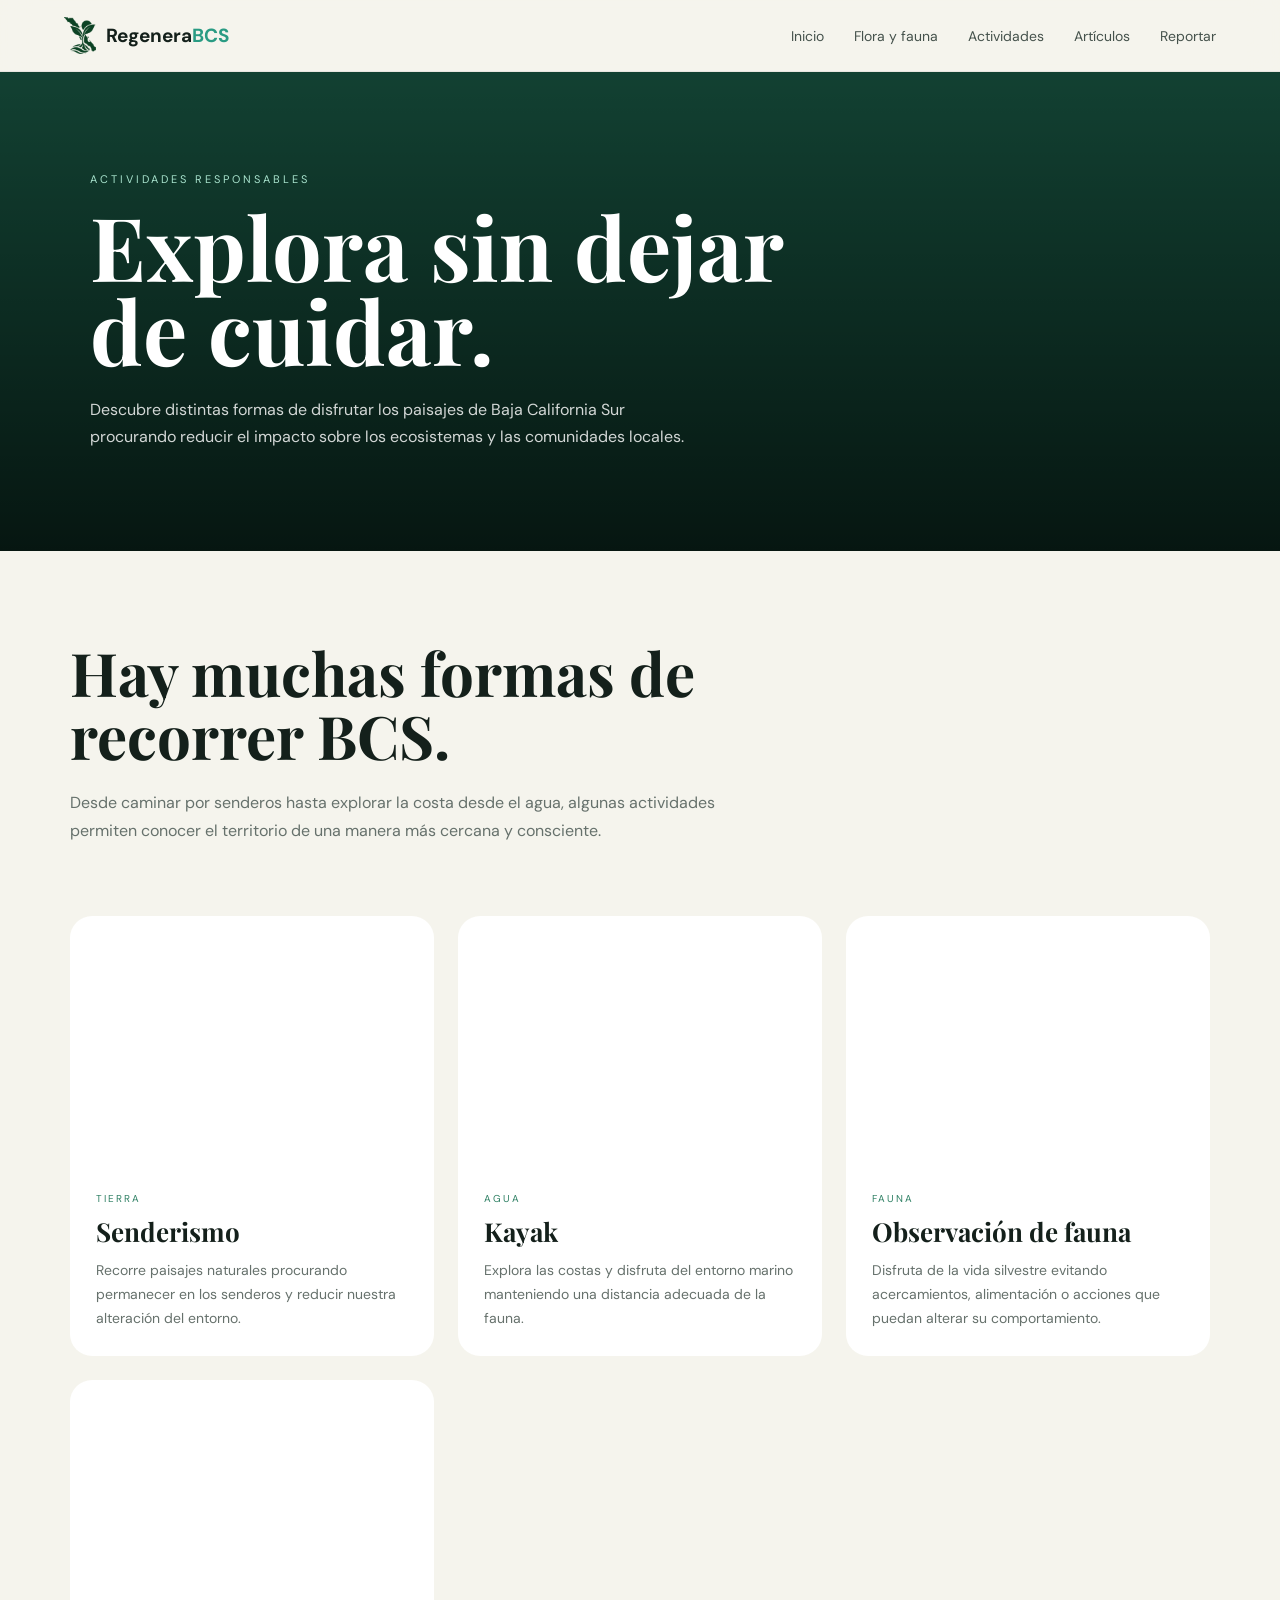
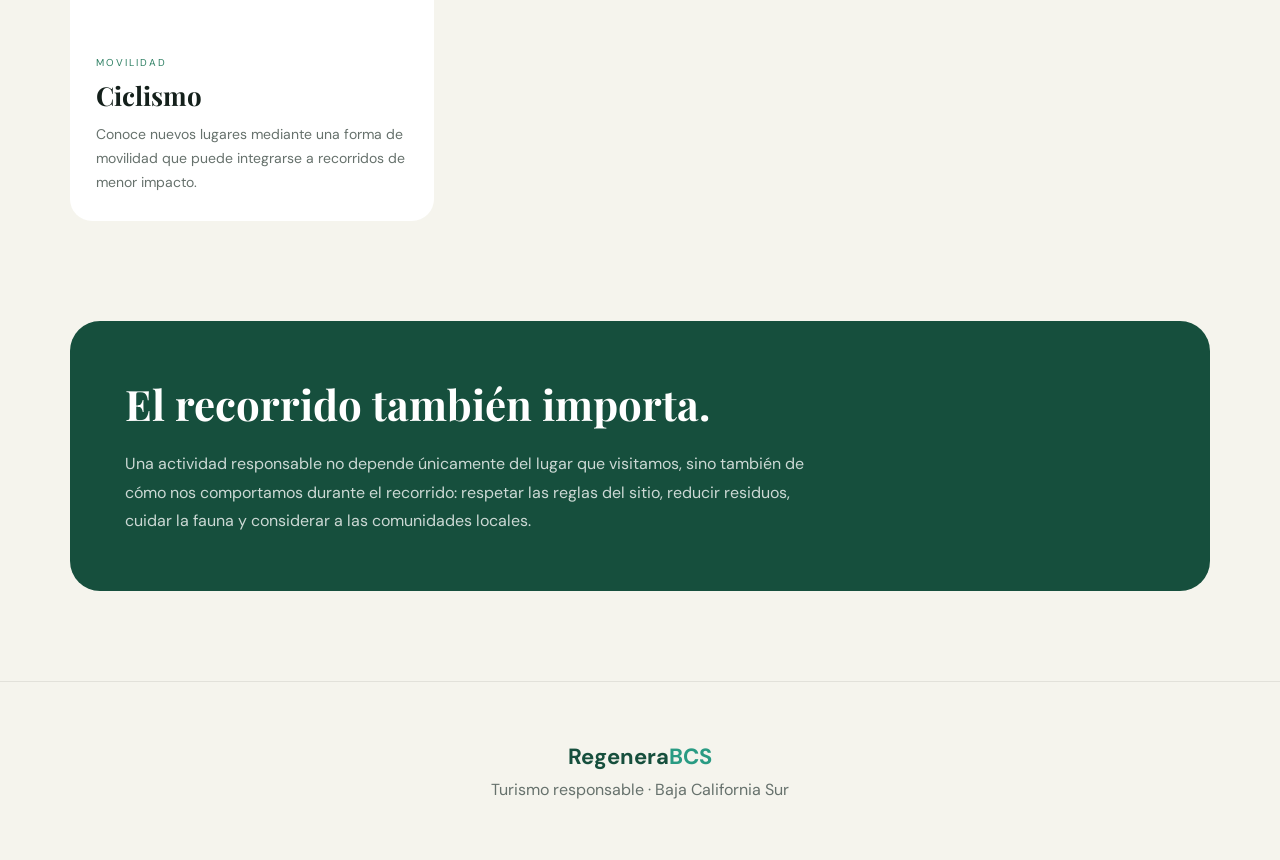
==== actividades.html @ 148c8572 "feat: agregar páginas de flora, actividades y artículos" ====
<!DOCTYPE html>
<html lang="es">

<head>

    <meta charset="UTF-8">
    <meta name="viewport" content="width=device-width, initial-scale=1.0">

    <title>Actividades · Regenera BCS</title>

    <link rel="stylesheet" href="style.css">
    <link rel="stylesheet" href="pages.css">

</head>

<body>

    <!-- TOPBAR -->

    <header class="topbar">

        <a href="index.html" class="logo">

            <span class="logo-mark">
                <img src="path1521.png" alt="Logo">
            </span>

            <span>
                Regenera<span>BCS</span>
            </span>

        </a>

        <nav class="nav">

            <a href="index.html">Inicio</a>
            <a href="flora.html">Flora y fauna</a>
            <a href="actividades.html">Actividades</a>
            <a href="articulos.html">Artículos</a>
            <a href="index.html#reporte">Reportar</a>

        </nav>

    </header>


    <main class="page">

        <section class="page-hero">

            <div
                class="page-hero-background"
                style="background-image: url('https://images.unsplash.com/photo-1551632811-561732d1e306?auto=format&fit=crop&w=1800&q=85');">
            </div>

            <div class="page-hero-overlay"></div>

            <div class="page-hero-content">

                <span class="page-label">
                    ACTIVIDADES RESPONSABLES
                </span>

                <h1>
                    Explora sin dejar de cuidar.
                </h1>

                <p>
                    Descubre distintas formas de disfrutar los paisajes
                    de Baja California Sur procurando reducir el impacto
                    sobre los ecosistemas y las comunidades locales.
                </p>

            </div>

        </section>


        <section class="page-content">

            <div class="page-intro">

                <h2>
                    Hay muchas formas de recorrer BCS.
                </h2>

                <p>
                    Desde caminar por senderos hasta explorar la costa
                    desde el agua, algunas actividades permiten conocer
                    el territorio de una manera más cercana y consciente.
                </p>

            </div>


            <div class="page-grid">


                <article class="info-card">

                    <div
                        class="info-card-image"
                        style="background-image: url('https://images.unsplash.com/photo-1551632811-561732d1e306?auto=format&fit=crop&w=1000&q=85');">
                    </div>

                    <div class="info-card-content">

                        <span class="info-card-category">
                            TIERRA
                        </span>

                        <h3>
                            Senderismo
                        </h3>

                        <p>
                            Recorre paisajes naturales procurando
                            permanecer en los senderos y reducir
                            nuestra alteración del entorno.
                        </p>

                    </div>

                </article>


                <article class="info-card">

                    <div
                        class="info-card-image"
                        style="background-image: url('https://images.unsplash.com/photo-1600519009961-b4d3f3a4c1a9?auto=format&fit=crop&w=1000&q=85');">
                    </div>

                    <div class="info-card-content">

                        <span class="info-card-category">
                            AGUA
                        </span>

                        <h3>
                            Kayak
                        </h3>

                        <p>
                            Explora las costas y disfruta del entorno
                            marino manteniendo una distancia adecuada
                            de la fauna.
                        </p>

                    </div>

                </article>


                <article class="info-card">

                    <div
                        class="info-card-image"
                        style="background-image: url('https://images.unsplash.com/photo-1549366021-9f761d450615?auto=format&fit=crop&w=1000&q=85');">
                    </div>

                    <div class="info-card-content">

                        <span class="info-card-category">
                            FAUNA
                        </span>

                        <h3>
                            Observación de fauna
                        </h3>

                        <p>
                            Disfruta de la vida silvestre evitando
                            acercamientos, alimentación o acciones
                            que puedan alterar su comportamiento.
                        </p>

                    </div>

                </article>


                <article class="info-card">

                    <div
                        class="info-card-image"
                        style="background-image: url('https://images.unsplash.com/photo-1541625602330-2277a4c46182?auto=format&fit=crop&w=1000&q=85');">
                    </div>

                    <div class="info-card-content">

                        <span class="info-card-category">
                            MOVILIDAD
                        </span>

                        <h3>
                            Ciclismo
                        </h3>

                        <p>
                            Conoce nuevos lugares mediante una forma de
                            movilidad que puede integrarse a recorridos
                            de menor impacto.
                        </p>

                    </div>

                </article>


            </div>


            <section class="feature-section">

                <h2>
                    El recorrido también importa.
                </h2>

                <p>
                    Una actividad responsable no depende únicamente
                    del lugar que visitamos, sino también de cómo nos
                    comportamos durante el recorrido: respetar las
                    reglas del sitio, reducir residuos, cuidar la fauna
                    y considerar a las comunidades locales.
                </p>

            </section>

        </section>

    </main>


    <footer class="page-footer">

        <div class="footer-logo">
            Regenera<span>BCS</span>
        </div>

        <p>
            Turismo responsable · Baja California Sur
        </p>

    </footer>

</body>
</html>
---- style.css ----
@import url('https://fonts.googleapis.com/css2?family=DM+Sans:wght@400;500;600;700&family=Playfair+Display:wght@500;600&display=swap');


:root {
    --green: #164f3d;
    --green-light: #2f8064;
    --cream: #f5f4ed;
    --white: #ffffff;
    --black: #14201b;
    --gray: #66716c;
}


* {
    margin: 0;
    padding: 0;
    box-sizing: border-box;
}


html {
    scroll-behavior: smooth;
}


body {
    font-family: "DM Sans", sans-serif;
    background: var(--cream);
    color: var(--black);
}


a {
    text-decoration: none;
    color: inherit;
}


/* =========================
   TOPBAR
========================= */

.topbar {
    position: fixed;
    top: 0;
    left: 0;

    width: 100%;
    height: 72px;

    padding: 0 5%;

    display: flex;
    align-items: center;
    justify-content: space-between;

    background: rgba(245, 244, 237, .85);
    backdrop-filter: blur(16px);

    border-bottom: 1px solid rgba(0,0,0,.06);

    z-index: 100;
}


.logo {
    display: flex;
    align-items: center;
    gap: 10px;

    font-weight: 700;
    font-size: 19px;
}


.logo > span:last-child span {
    color: #299b83;
}


.logo-mark {
    display: flex;
    align-items: center;
    justify-content: center;
    flex-shrink: 0;
    height: 38px;
    width: auto;
    transition: transform .35s cubic-bezier(.2,.7,.2,1);
}

.logo-mark img {
    display: block;
    width: auto;
    height: 100%;
    max-width: 100%;
    object-fit: contain;
    filter: brightness(.85);
    transition:
        transform .35s cubic-bezier(.2,.7,.2,1),
        filter .35s ease;
}

.logo-mark:hover {
    transform: translateY(-1px) scale(1.04);
}

.logo-mark:hover img {
    filter: brightness(1);
}


.nav {
    display: flex;
    gap: 30px;
}


.nav a {
    font-size: 14px;
    color: #45524c;

    transition: color .25s ease;
}


.nav a:hover {
    color: var(--green-light);
}


.menu-button {
    display: none;

    border: none;
    background: none;

    font-size: 24px;
    cursor: pointer;
}


/* =========================
   MOBILE MENU
========================= */

.mobile-menu {
    position: fixed;

    top: 72px;
    left: 0;

    width: 100%;

    padding: 20px;

    background: var(--cream);

    display: none;
    flex-direction: column;
    gap: 18px;

    z-index: 99;

    border-bottom: 1px solid rgba(0,0,0,.08);
}


.mobile-menu.active {
    display: flex;
}


/* =========================
   HERO
========================= */

.hero {
    position: relative;

    min-height: 100vh;

    padding-top: 72px;

    display: grid;

    grid-template-columns: 1fr 1fr;

    overflow: hidden;
}


/* TEXTO CENTRAL */

.hero-content {
    position: absolute;

    z-index: 20;

    left: 50%;
    top: 50%;

    transform: translate(-50%, -50%);

    width: min(700px, 80%);

    text-align: center;

    color: white;

    pointer-events: none;

    text-shadow: 0 2px 20px rgba(0,0,0,.35);
}


.hero-small {
    font-size: 12px;
    letter-spacing: 4px;

    margin-bottom: 16px;
}


.hero h1 {
    font-family: "Playfair Display", serif;

    font-size: clamp(50px, 6vw, 90px);

    line-height: .95;
}


.hero h1 span {
    color: #a9e4ce;
}


.hero-description {
    max-width: 520px;

    margin: 25px auto 0;

    font-size: 15px;

    line-height: 1.7;

    color: rgba(255,255,255,.9);
}


/* =========================
   HERO PANELS
========================= */

.hero-panel {
    position: relative;

    height: calc(100vh - 72px);

    overflow: hidden;

    color: white;

    cursor: pointer;
}


.panel-background {
    position: absolute;

    inset: -5%;

    background-size: cover;
    background-position: center;

    transition:
        opacity .9s ease,
        transform 1.4s cubic-bezier(.2,.7,.2,1);

    transform: scale(1.04);
}


.hero-panel:hover .panel-background {
    transform: scale(1.08);
}


.panel-overlay {
    position: absolute;

    inset: 0;

    background:
        linear-gradient(
            to bottom,
            rgba(0,0,0,.05),
            rgba(0,0,0,.15) 40%,
            rgba(0,0,0,.72)
        );

    z-index: 1;
}


.panel-content {
    position: absolute;

    left: 40px;
    bottom: 55px;

    max-width: 390px;

    z-index: 5;

    transition: transform .4s ease;
}


.hero-panel:hover .panel-content {
    transform: translateY(-8px);
}


.panel-category {
    display: block;

    margin-bottom: 12px;

    font-size: 11px;

    text-transform: uppercase;

    letter-spacing: 2px;

    color: rgba(255,255,255,.75);
}


.panel-content h2 {
    font-family: "Playfair Display", serif;

    font-size: 34px;

    line-height: 1.1;

    margin-bottom: 12px;
}


.panel-content p {
    font-size: 14px;

    line-height: 1.6;

    color: rgba(255,255,255,.85);

    margin-bottom: 22px;
}


.panel-button {
    display: inline-flex;

    align-items: center;
    gap: 12px;

    padding: 11px 17px;

    border: 1px solid rgba(255,255,255,.45);

    border-radius: 50px;

    font-size: 13px;

    background: rgba(255,255,255,.08);

    backdrop-filter: blur(8px);

    transition:
        background .3s ease,
        gap .3s ease;
}


.panel-button:hover {
    background: rgba(255,255,255,.2);

    gap: 18px;
}


/* CONTROLES */

.panel-controls {
    position: absolute;

    right: 30px;
    bottom: 35px;

    z-index: 10;

    display: flex;

    align-items: center;

    gap: 12px;
}


.panel-controls button {
    width: 38px;
    height: 38px;

    border-radius: 50%;

    border: 1px solid rgba(255,255,255,.45);

    background: rgba(0,0,0,.12);

    color: white;

    cursor: pointer;

    backdrop-filter: blur(8px);

    transition:
        background .25s ease,
        transform .25s ease;
}


.panel-controls button:hover {
    background: rgba(255,255,255,.2);

    transform: scale(1.08);
}


.panel-counter {
    font-size: 11px;

    letter-spacing: 2px;

    color: rgba(255,255,255,.8);
}


/* =========================
   INTRO
========================= */

.intro {
    max-width: 900px;

    margin: auto;

    padding: 50px 30px;

    text-align: center;
}


.section-label {
    color: var(--green-light);

    font-size: 11px;

    letter-spacing: 3px;

    margin-bottom: 20px;
}


.intro h2 {
    font-family: "Playfair Display", serif;

    font-size: clamp(38px, 5vw, 64px);

    line-height: 1.05;

    margin-bottom: 25px;
}


.intro p {
    max-width: 600px;

    margin: auto;

    color: var(--gray);

    line-height: 1.8;
}


/* =========================
   CONTENT
========================= */

.content-section,
.articles-section {
    max-width: 1200px;

    margin: auto;

    padding: 30px 30px;
}


.section-heading {
    display: flex;

    justify-content: space-between;

    gap: 50px;

    margin-bottom: 50px;
}


.section-heading span {
    font-size: 11px;

    letter-spacing: 2px;

    color: var(--green-light);
}


.section-heading h2 {
    font-family: "Playfair Display", serif;

    font-size: 50px;

    margin-top: 10px;
}


.section-heading p {
    max-width: 350px;

    color: var(--gray);

    line-height: 1.7;

    align-self: end;
}


.simple-placeholder {
    height: 300px;

    display: grid;
    place-items: center;

    border-radius: 25px;

    background: #e8e8df;

    color: #7b827e;
}


/* =========================
   ARTICLES
========================= */

.articles-grid {
    display: grid;

    grid-template-columns: repeat(3, 1fr);

    gap: 22px;
}


.article-card {
    overflow: hidden;

    background: white;

    border-radius: 20px;

    transition:
        transform .35s ease,
        box-shadow .35s ease;
}


.article-card:hover {
    transform: translateY(-7px);

    box-shadow: 0 20px 50px rgba(0,0,0,.08);
}


.article-image {
    height: 220px;

    background-size: cover;

    background-position: center;
}


.image-one {
    background-image:
        url("https://images.unsplash.com/photo-1516690561799-46d8f74f9abf?auto=format&fit=crop&w=1000&q=80");
}


.image-two {
    background-image:
        url("https://images.unsplash.com/photo-1469474968028-56623f02e42e?auto=format&fit=crop&w=1000&q=80");
}


.image-three {
    background-image:
        url("https://images.unsplash.com/photo-1500534623283-312aade485b7?auto=format&fit=crop&w=1000&q=80");
}


.article-content {
    padding: 25px;
}


.article-content > span {
    font-size: 10px;

    letter-spacing: 2px;

    color: var(--green-light);
}


.article-content h3 {
    margin: 12px 0;

    font-size: 21px;

    line-height: 1.2;
}


.article-content p {
    color: var(--gray);

    font-size: 14px;

    line-height: 1.6;

    margin-bottom: 20px;
}


.article-content a {
    color: var(--green);

    font-size: 13px;

    font-weight: 600;
}


/* =========================
   REPORT
========================= */

.report-section {
    max-width: 1140px;

    margin: 80px auto;

    padding: 60px;

    border-radius: 30px;

    background: var(--green);

    color: white;

    display: flex;

    justify-content: space-between;

    align-items: center;

    gap: 40px;
}


.report-section > div {
    max-width: 600px;
}


.report-section span {
    font-size: 11px;

    letter-spacing: 3px;

    color: #a9e4ce;
}


.report-section h2 {
    font-family: "Playfair Display", serif;

    font-size: 45px;

    line-height: 1.1;

    margin: 15px 0;
}


.report-section p {
    color: rgba(255,255,255,.75);

    line-height: 1.6;
}


.report-button {
    flex-shrink: 0;

    padding: 14px 22px;

    border-radius: 50px;

    background: white;

    color: var(--green);

    font-size: 13px;

    transition: transform .3s ease;
}


.report-button:hover {
    transform: translateY(-3px);
}


/* =========================
   FOOTER
========================= */

footer {
    padding: 60px 30px;

    text-align: center;

    border-top: 1px solid rgba(0,0,0,.08);

    color: var(--gray);
}


.footer-logo {
    font-size: 22px;

    font-weight: 700;

    color: var(--green);

    margin-bottom: 8px;
}


.footer-logo span {
    color: #299b83;
}


/* =========================
   RESPONSIVE
========================= */

@media (max-width: 800px) {

    .nav {
        display: none;
    }

    .menu-button {
        display: block;
    }


    .hero {
        grid-template-columns: 1fr;

        min-height: 100svh;
    }


    .hero-panel {
        height: 50svh;

        min-height: 350px;
    }


    .hero-content {
        top: 25%;

        width: 90%;
    }


    .hero h1 {
        font-size: 48px;
    }


    .hero-description {
        display: none;
    }


    .panel-content {
        left: 25px;

        bottom: 30px;

        max-width: 280px;
    }


    .panel-content h2 {
        font-size: 27px;
    }


    .panel-controls {
        right: 20px;

        bottom: 25px;
    }


    .section-heading {
        flex-direction: column;

        gap: 20px;
    }


    .section-heading h2 {
        font-size: 40px;
    }


    .articles-grid {
        grid-template-columns: 1fr;
    }


    .report-section {
        margin: 50px 20px;

        padding: 40px 30px;

        flex-direction: column;

        align-items: flex-start;
    }


    .report-section h2 {
        font-size: 38px;
    }

}


@media (max-width: 500px) {

    .hero-content {
        top: 22%;
    }


    .hero h1 {
        font-size: 42px;
    }


    .hero-small {
        letter-spacing: 2px;
    }


    .panel-content p {
        display: none;
    }


    .intro {
        padding: 100px 25px;
    }

}

/* =====================================================
   SPLASH SCREEN
===================================================== */

.splash-screen {
    position: fixed;
    inset: 0;
    z-index: 9999;
    display: flex;
    align-items: center;
    justify-content: center;
    background: var(--cream);
    overflow: hidden;
    transition:
        opacity .9s ease,
        visibility .9s ease;
}

.splash-screen.finished {
    opacity: 0;
    visibility: hidden;
    pointer-events: none;
}

#splashCanvas {
    position: absolute;
    inset: 0;
    width: 100%;
    height: 100%;
}

.splash-logo {
    position: relative;
    z-index: 2;
    width: min(280px, 55vw);
    display: flex;
    align-items: center;
    justify-content: center;
    pointer-events: none;
}

.splash-logo img {
    display: block;
    width: 100%;
    height: auto;
    object-fit: contain;
    filter: brightness(.88);
    opacity: 0;
    transform: scale(.82);
    animation: splashLogoAppear 1.2s cubic-bezier(.2,.7,.2,1) forwards;
}

@keyframes splashLogoAppear {
    0% {
        opacity: 0;
        transform: scale(.82);
    }

    60% {
        opacity: 1;
    }

    100% {
        opacity: 1;
        transform: scale(1);
    }
}

@media (max-width: 500px) {

    .splash-logo {
        width: min(220px, 65vw);
    }

}
---- pages.css ----
/* =====================================================
   PÁGINAS INTERNAS
===================================================== */

.page {
    padding-top: 72px;
    min-height: 100vh;
}


/* =====================================================
   HERO DE PÁGINA
===================================================== */

.page-hero {
    min-height: 52vh;
    padding: 100px 7%;
    display: flex;
    align-items: flex-end;
    position: relative;
    overflow: hidden;
    color: white;
    background: var(--green);
}

.page-hero-background {
    position: absolute;
    inset: 0;
    background-size: cover;
    background-position: center;
    opacity: .75;
}

.page-hero-overlay {
    position: absolute;
    inset: 0;
    background:
        linear-gradient(
            to top,
            rgba(0,0,0,.72),
            rgba(0,0,0,.18)
        );
}

.page-hero-content {
    position: relative;
    z-index: 2;
    max-width: 760px;
}

.page-label {
    display: block;
    margin-bottom: 18px;
    font-size: 11px;
    letter-spacing: 3px;
    color: #a9e4ce;
}

.page-hero h1 {
    font-family: "Playfair Display", serif;
    font-size: clamp(48px, 7vw, 88px);
    line-height: .95;
    margin-bottom: 25px;
}

.page-hero p {
    max-width: 620px;
    color: rgba(255,255,255,.82);
    line-height: 1.7;
}


/* =====================================================
   CONTENIDO
===================================================== */

.page-content {
    max-width: 1200px;
    margin: auto;
    padding: 90px 30px;
}

.page-intro {
    max-width: 700px;
    margin-bottom: 70px;
}

.page-intro h2 {
    font-family: "Playfair Display", serif;
    font-size: clamp(38px, 5vw, 60px);
    line-height: 1.05;
    margin-bottom: 22px;
}

.page-intro p {
    color: var(--gray);
    line-height: 1.8;
}


/* =====================================================
   TARJETAS
===================================================== */

.page-grid {
    display: grid;
    grid-template-columns: repeat(3, 1fr);
    gap: 24px;
}

.info-card {
    overflow: hidden;
    background: white;
    border-radius: 22px;
    transition:
        transform .35s ease,
        box-shadow .35s ease;
}

.info-card:hover {
    transform: translateY(-7px);
    box-shadow: 0 20px 50px rgba(0,0,0,.08);
}

.info-card-image {
    height: 250px;
    background-size: cover;
    background-position: center;
}

.info-card-content {
    padding: 26px;
}

.info-card-category {
    display: block;
    margin-bottom: 12px;
    font-size: 10px;
    letter-spacing: 2px;
    color: var(--green-light);
}

.info-card h3 {
    font-family: "Playfair Display", serif;
    font-size: 26px;
    line-height: 1.15;
    margin-bottom: 12px;
}

.info-card p {
    color: var(--gray);
    font-size: 14px;
    line-height: 1.7;
}


/* =====================================================
   INFORMACIÓN DESTACADA
===================================================== */

.feature-section {
    margin-top: 100px;
    padding: 55px;
    border-radius: 30px;
    background: var(--green);
    color: white;
}

.feature-section h2 {
    font-family: "Playfair Display", serif;
    font-size: 42px;
    margin-bottom: 18px;
}

.feature-section p {
    max-width: 700px;
    color: rgba(255,255,255,.78);
    line-height: 1.8;
}


/* =====================================================
   ARTÍCULOS
===================================================== */

.article-page-card {
    overflow: hidden;
    background: white;
    border-radius: 22px;
    transition:
        transform .35s ease,
        box-shadow .35s ease;
}

.article-page-card:hover {
    transform: translateY(-7px);
    box-shadow: 0 20px 50px rgba(0,0,0,.08);
}

.article-page-image {
    height: 270px;
    background-size: cover;
    background-position: center;
}

.article-page-content {
    padding: 28px;
}

.article-page-content span {
    font-size: 10px;
    letter-spacing: 2px;
    color: var(--green-light);
}

.article-page-content h2 {
    font-family: "Playfair Display", serif;
    font-size: 28px;
    line-height: 1.15;
    margin: 12px 0;
}

.article-page-content p {
    color: var(--gray);
    font-size: 14px;
    line-height: 1.7;
    margin-bottom: 20px;
}

.article-link {
    color: var(--green);
    font-size: 13px;
    font-weight: 600;
}


/* =====================================================
   FOOTER
===================================================== */

.page-footer {
    padding: 60px 30px;
    text-align: center;
    border-top: 1px solid rgba(0,0,0,.08);
    color: var(--gray);
}


/* =====================================================
   RESPONSIVE
===================================================== */

@media (max-width: 800px) {

    .page-hero {
        min-height: 55vh;
        padding: 80px 25px;
    }

    .page-content {
        padding: 70px 20px;
    }

    .page-grid {
        grid-template-columns: 1fr;
    }

    .feature-section {
        margin-top: 70px;
        padding: 40px 28px;
    }

    .feature-section h2 {
        font-size: 35px;
    }

}
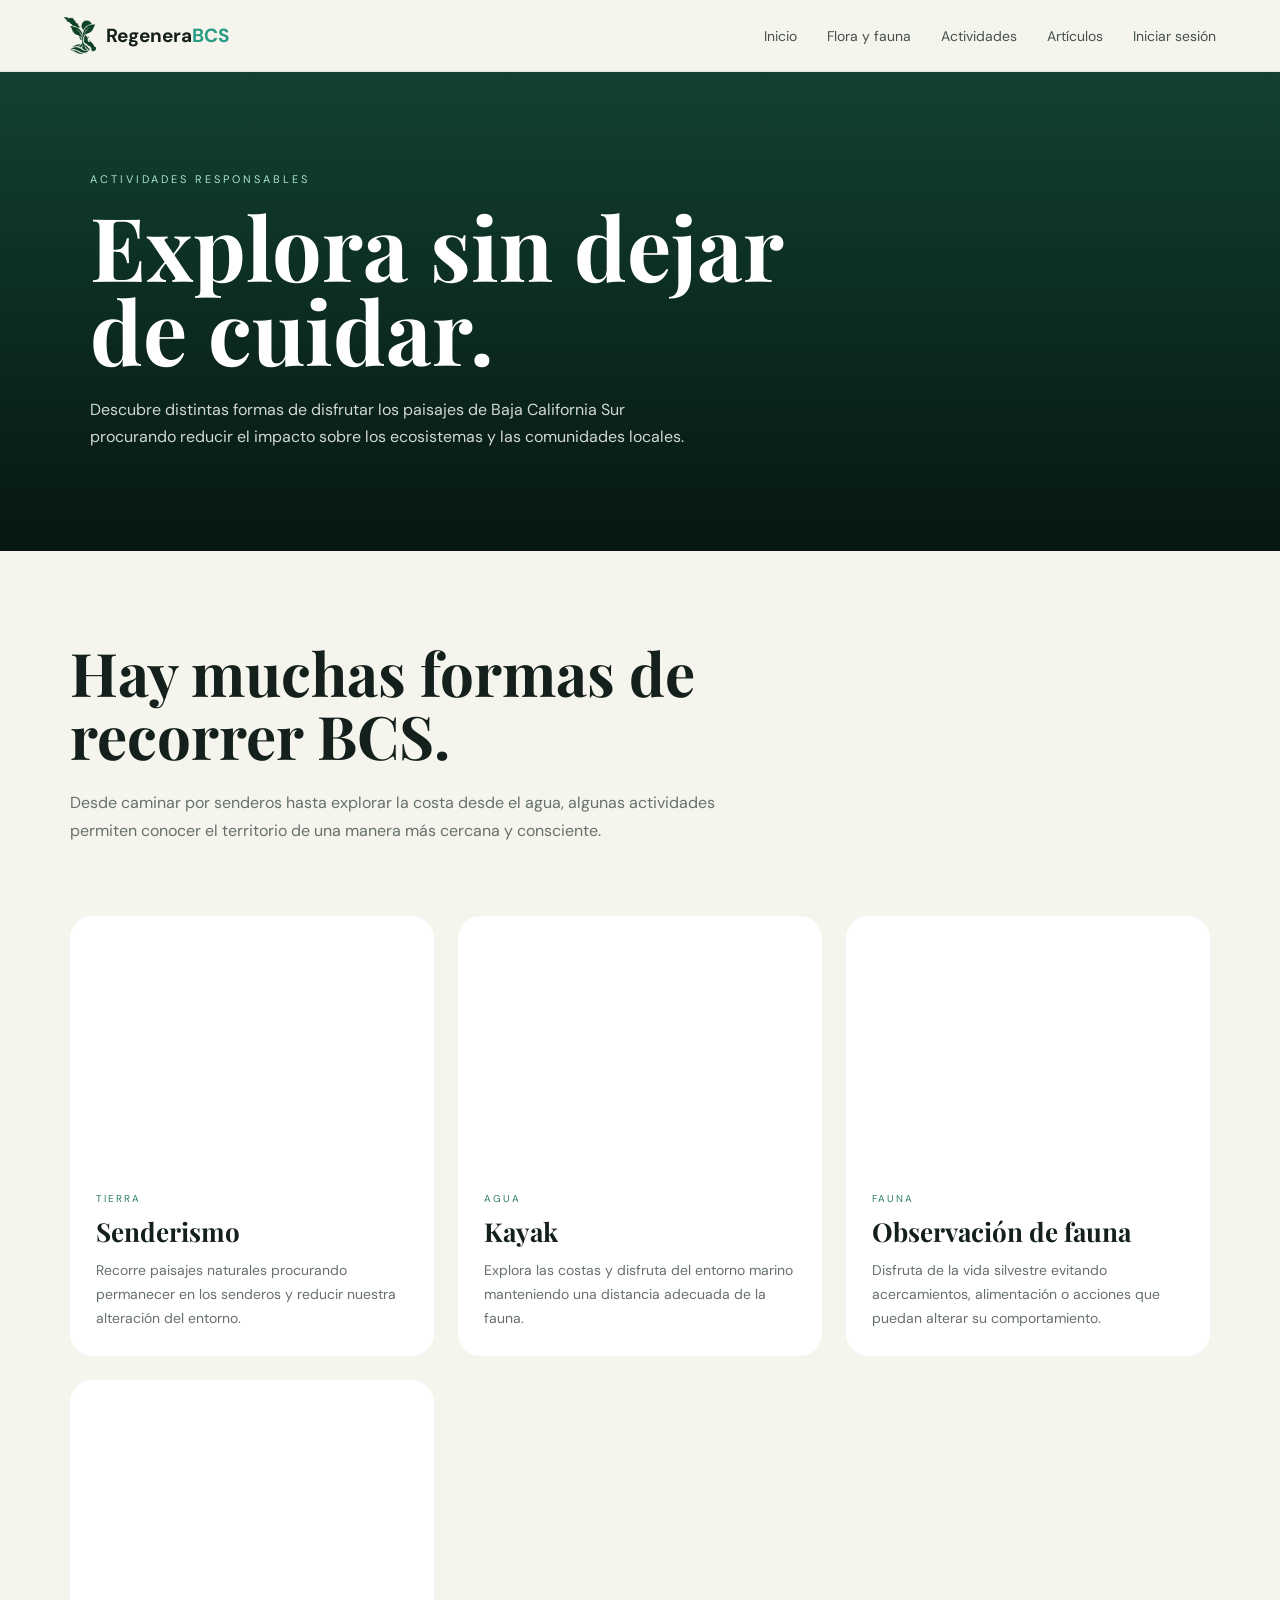
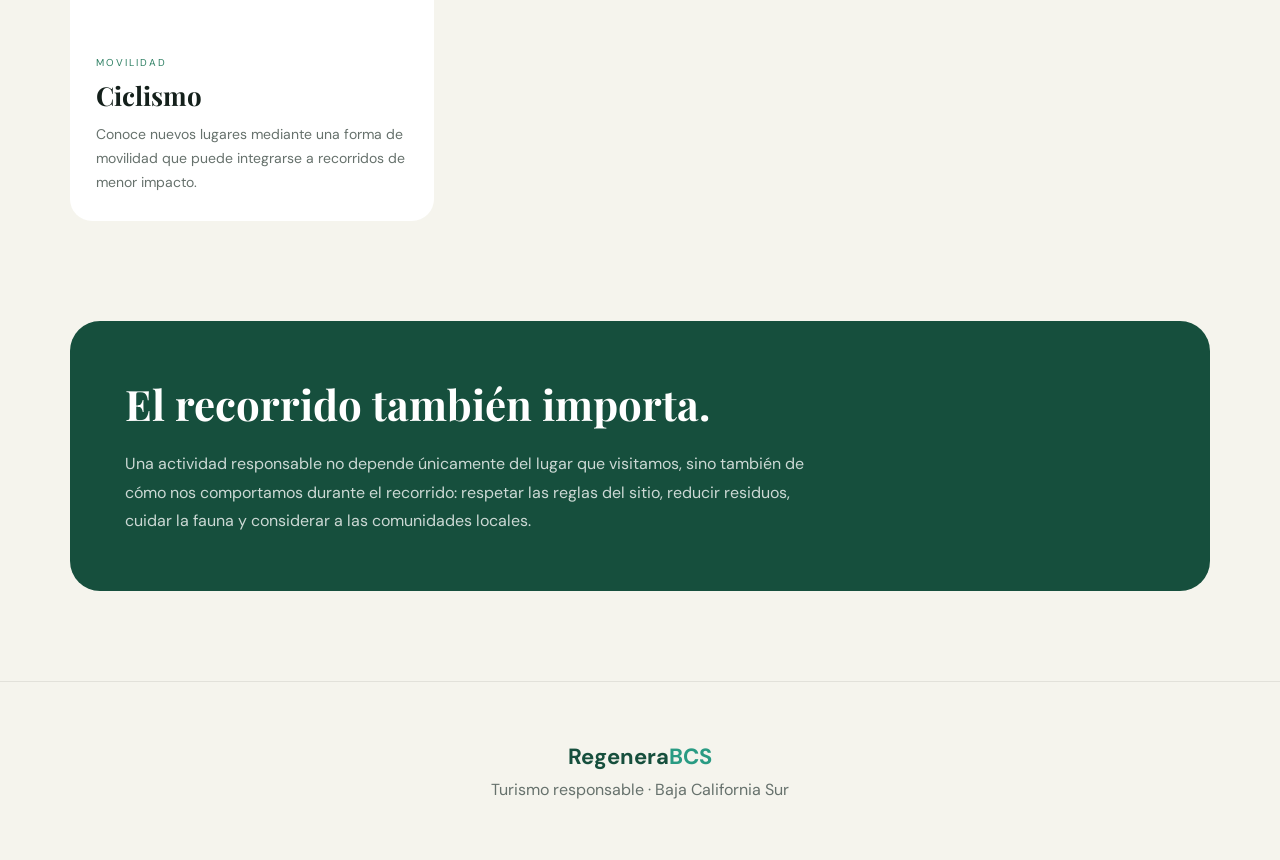
==== commit e9a9dc4f: "feat(frontend): mejorar navegación responsive, edición y moderación de contenidos, verificación de o" ====
--- a/actividades.html
+++ b/actividades.html
@@ -244,5 +244,7 @@
 
     </footer>
 
+    <script src="contenido.js"></script>
+
 </body>
 </html>
--- a/style.css
+++ b/style.css
@@ -1,5 +1,9 @@
+
 @import url('https://fonts.googleapis.com/css2?family=DM+Sans:wght@400;500;600;700&family=Playfair+Display:wght@500;600&display=swap');
 
+/* =========================
+   VARIABLES
+========================= */
 
 :root {
     --green: #164f3d;
@@ -10,6 +14,9 @@
     --gray: #66716c;
 }
 
+/* =========================
+   RESET
+========================= */
 
 * {
     margin: 0;
@@ -17,11 +24,9 @@
     box-sizing: border-box;
 }
 
-
 html {
     scroll-behavior: smooth;
 }
-
 
 body {
     font-family: "DM Sans", sans-serif;
@@ -29,12 +34,14 @@
     color: var(--black);
 }
 
-
 a {
     text-decoration: none;
     color: inherit;
 }
 
+button {
+    font-family: inherit;
+}
 
 /* =========================
    TOPBAR
@@ -44,24 +51,21 @@
     position: fixed;
     top: 0;
     left: 0;
-
     width: 100%;
     height: 72px;
-
     padding: 0 5%;
 
     display: flex;
     align-items: center;
     justify-content: space-between;
 
-    background: rgba(245, 244, 237, .85);
+    background: rgba(245, 244, 237, 0.85);
     backdrop-filter: blur(16px);
 
-    border-bottom: 1px solid rgba(0,0,0,.06);
+    border-bottom: 1px solid rgba(0, 0, 0, 0.06);
 
     z-index: 100;
 }
-
 
 .logo {
     display: flex;
@@ -72,32 +76,38 @@
     font-size: 19px;
 }
 
-
 .logo > span:last-child span {
     color: #299b83;
 }
-
 
 .logo-mark {
     display: flex;
     align-items: center;
     justify-content: center;
+
     flex-shrink: 0;
+
     height: 38px;
     width: auto;
-    transition: transform .35s cubic-bezier(.2,.7,.2,1);
+
+    transition:
+        transform 0.35s cubic-bezier(.2, .7, .2, 1);
 }
 
 .logo-mark img {
     display: block;
+
     width: auto;
     height: 100%;
     max-width: 100%;
+
     object-fit: contain;
-    filter: brightness(.85);
+
+    filter: brightness(0.85);
+
     transition:
-        transform .35s cubic-bezier(.2,.7,.2,1),
-        filter .35s ease;
+        transform 0.35s cubic-bezier(.2, .7, .2, 1),
+        filter 0.35s ease;
 }
 
 .logo-mark:hover {
@@ -108,25 +118,50 @@
     filter: brightness(1);
 }
 
+/* =========================
+   NAV
+========================= */
 
 .nav {
     display: flex;
     gap: 30px;
 }
 
-
 .nav a {
+    position: relative;
+
     font-size: 14px;
     color: #45524c;
 
-    transition: color .25s ease;
-}
-
+    transition: color 0.25s ease;
+}
+
+.nav a::after {
+    content: "";
+
+    position: absolute;
+    left: 0;
+    bottom: -6px;
+
+    width: 0;
+    height: 1px;
+
+    background: var(--green-light);
+
+    transition: width 0.25s ease;
+}
 
 .nav a:hover {
     color: var(--green-light);
 }
 
+.nav a:hover::after {
+    width: 100%;
+}
+
+/* =========================
+   MOBILE BUTTON
+========================= */
 
 .menu-button {
     display: none;
@@ -135,9 +170,58 @@
     background: none;
 
     font-size: 24px;
+    color: var(--black);
+
     cursor: pointer;
 }
 
+main#inicio {
+    display: flex;
+    flex-direction: column;
+}
+
+#inicio > .intro { order: 0; }
+#inicio > .volunteer-section { order: 1; }
+#inicio > .hero { order: 2; }
+#inicio > .articles-section { order: 3; }
+#inicio > .report-section { order: 4; }
+
+.home-actions {
+    display: flex;
+    flex-wrap: wrap;
+    align-items: center;
+    gap: 18px;
+    margin-top: 28px;
+}
+
+.home-primary-link,
+.home-secondary-link {
+    display: inline-flex;
+    min-height: 46px;
+    align-items: center;
+    justify-content: center;
+    gap: 12px;
+    padding: 0 18px;
+    font-size: 13px;
+    font-weight: 700;
+}
+
+.home-primary-link {
+    background: var(--green);
+    color: var(--white);
+}
+
+.home-secondary-link {
+    border: 1px solid rgba(22, 79, 61, .24);
+    color: var(--green);
+}
+
+.report-unavailable {
+    max-width: 330px;
+    color: rgba(255, 255, 255, .76);
+    font-size: 13px;
+    line-height: 1.6;
+}
 
 /* =========================
    MOBILE MENU
@@ -161,15 +245,18 @@
 
     z-index: 99;
 
-    border-bottom: 1px solid rgba(0,0,0,.08);
-}
-
+    border-bottom: 1px solid rgba(0, 0, 0, 0.08);
+}
+
+.mobile-menu a {
+    font-size: 15px;
+    color: var(--black);
+}
 
 .mobile-menu.active {
     display: flex;
 }
 
-
 /* =========================
    HERO
 ========================= */
@@ -178,18 +265,18 @@
     position: relative;
 
     min-height: 100vh;
-
     padding-top: 72px;
 
     display: grid;
 
-    grid-template-columns: 1fr 1fr;
+    grid-template-columns: minmax(0, 1fr);
 
     overflow: hidden;
 }
 
-
-/* TEXTO CENTRAL */
+/* =========================
+   TEXTO CENTRAL DEL HERO
+========================= */
 
 .hero-content {
     position: absolute;
@@ -209,32 +296,29 @@
 
     pointer-events: none;
 
-    text-shadow: 0 2px 20px rgba(0,0,0,.35);
-}
-
+    text-shadow: 0 2px 20px rgba(0, 0, 0, 0.35);
+}
 
 .hero-small {
     font-size: 12px;
+
     letter-spacing: 4px;
 
     margin-bottom: 16px;
 }
-
 
 .hero h1 {
     font-family: "Playfair Display", serif;
 
     font-size: clamp(50px, 6vw, 90px);
 
-    line-height: .95;
-}
-
+    line-height: 0.95;
+}
 
 .hero h1 span {
     color: #a9e4ce;
 }
 
-
 .hero-description {
     max-width: 520px;
 
@@ -244,9 +328,8 @@
 
     line-height: 1.7;
 
-    color: rgba(255,255,255,.9);
-}
-
+    color: rgba(255, 255, 255, 0.9);
+}
 
 /* =========================
    HERO PANELS
@@ -257,6 +340,10 @@
 
     height: calc(100vh - 72px);
 
+    width: 100%;
+
+    min-width: 0;
+
     overflow: hidden;
 
     color: white;
@@ -264,27 +351,40 @@
     cursor: pointer;
 }
 
+#floraPanel {
+    width: 100%;
+}
+
+/* =========================
+   PANEL BACKGROUND
+========================= */
 
 .panel-background {
     position: absolute;
 
     inset: -5%;
 
+    background-color: #314c42;
+
     background-size: cover;
     background-position: center;
 
     transition:
-        opacity .9s ease,
-        transform 1.4s cubic-bezier(.2,.7,.2,1);
+        opacity 0.9s ease,
+        transform 1.4s cubic-bezier(.2, .7, .2, 1);
 
     transform: scale(1.04);
-}
-
+
+    z-index: 0;
+}
 
 .hero-panel:hover .panel-background {
     transform: scale(1.08);
 }
 
+/* =========================
+   PANEL OVERLAY
+========================= */
 
 .panel-overlay {
     position: absolute;
@@ -294,34 +394,37 @@
     background:
         linear-gradient(
             to bottom,
-            rgba(0,0,0,.05),
-            rgba(0,0,0,.15) 40%,
-            rgba(0,0,0,.72)
+            rgba(0, 0, 0, 0.05),
+            rgba(0, 0, 0, 0.15) 40%,
+            rgba(0, 0, 0, 0.75)
         );
 
     z-index: 1;
 }
 
+/* =========================
+   PANEL CONTENT
+========================= */
 
 .panel-content {
     position: absolute;
 
     left: 40px;
+    right: 30px;
     bottom: 55px;
 
     max-width: 390px;
 
     z-index: 5;
 
-    transition: transform .4s ease;
-}
-
+    transition:
+        transform 0.4s ease;
+}
 
 .hero-panel:hover .panel-content {
     transform: translateY(-8px);
 }
 
-
 .panel-category {
     display: block;
 
@@ -333,9 +436,8 @@
 
     letter-spacing: 2px;
 
-    color: rgba(255,255,255,.75);
-}
-
+    color: rgba(255, 255, 255, 0.75);
+}
 
 .panel-content h2 {
     font-family: "Playfair Display", serif;
@@ -347,50 +449,56 @@
     margin-bottom: 12px;
 }
 
-
 .panel-content p {
     font-size: 14px;
 
     line-height: 1.6;
 
-    color: rgba(255,255,255,.85);
+    color: rgba(255, 255, 255, 0.85);
 
     margin-bottom: 22px;
 }
 
+/* =========================
+   PANEL BUTTON
+========================= */
 
 .panel-button {
     display: inline-flex;
 
     align-items: center;
+
     gap: 12px;
 
     padding: 11px 17px;
 
-    border: 1px solid rgba(255,255,255,.45);
+    border: 1px solid rgba(255, 255, 255, 0.45);
 
     border-radius: 50px;
 
     font-size: 13px;
 
-    background: rgba(255,255,255,.08);
+    background: rgba(255, 255, 255, 0.08);
 
     backdrop-filter: blur(8px);
 
     transition:
-        background .3s ease,
-        gap .3s ease;
-}
-
+        background 0.3s ease,
+        gap 0.3s ease,
+        transform 0.3s ease;
+}
 
 .panel-button:hover {
-    background: rgba(255,255,255,.2);
+    background: rgba(255, 255, 255, 0.2);
 
     gap: 18px;
-}
-
-
-/* CONTROLES */
+
+    transform: translateY(-2px);
+}
+
+/* =========================
+   CONTROLES DEL PANEL
+========================= */
 
 .panel-controls {
     position: absolute;
@@ -406,7 +514,6 @@
 
     gap: 12px;
 }
-
 
 .panel-controls button {
     width: 38px;
@@ -414,9 +521,9 @@
 
     border-radius: 50%;
 
-    border: 1px solid rgba(255,255,255,.45);
-
-    background: rgba(0,0,0,.12);
+    border: 1px solid rgba(255, 255, 255, 0.45);
+
+    background: rgba(0, 0, 0, 0.12);
 
     color: white;
 
@@ -425,26 +532,27 @@
     backdrop-filter: blur(8px);
 
     transition:
-        background .25s ease,
-        transform .25s ease;
-}
-
+        background 0.25s ease,
+        transform 0.25s ease;
+}
 
 .panel-controls button:hover {
-    background: rgba(255,255,255,.2);
+    background: rgba(255, 255, 255, 0.2);
 
     transform: scale(1.08);
 }
 
+.panel-controls button:active {
+    transform: scale(0.95);
+}
 
 .panel-counter {
     font-size: 11px;
 
     letter-spacing: 2px;
 
-    color: rgba(255,255,255,.8);
-}
-
+    color: rgba(255, 255, 255, 0.8);
+}
 
 /* =========================
    INTRO
@@ -455,11 +563,10 @@
 
     margin: auto;
 
-    padding: 50px 30px;
+    padding: 100px 30px;
 
     text-align: center;
 }
-
 
 .section-label {
     color: var(--green-light);
@@ -471,7 +578,6 @@
     margin-bottom: 20px;
 }
 
-
 .intro h2 {
     font-family: "Playfair Display", serif;
 
@@ -482,17 +588,17 @@
     margin-bottom: 25px;
 }
 
-
 .intro p {
-    max-width: 600px;
+    max-width: 650px;
 
     margin: auto;
 
     color: var(--gray);
 
     line-height: 1.8;
-}
-
+
+    font-size: 15px;
+}
 
 /* =========================
    CONTENT
@@ -504,9 +610,8 @@
 
     margin: auto;
 
-    padding: 30px 30px;
-}
-
+    padding: 30px;
+}
 
 .section-heading {
     display: flex;
@@ -518,7 +623,6 @@
     margin-bottom: 50px;
 }
 
-
 .section-heading span {
     font-size: 11px;
 
@@ -527,7 +631,6 @@
     color: var(--green-light);
 }
 
-
 .section-heading h2 {
     font-family: "Playfair Display", serif;
 
@@ -536,7 +639,6 @@
     margin-top: 10px;
 }
 
-
 .section-heading p {
     max-width: 350px;
 
@@ -547,11 +649,11 @@
     align-self: end;
 }
 
-
 .simple-placeholder {
     height: 300px;
 
     display: grid;
+
     place-items: center;
 
     border-radius: 25px;
@@ -561,10 +663,14 @@
     color: #7b827e;
 }
 
-
 /* =========================
    ARTICLES
 ========================= */
+
+.articles-section {
+    padding-top: 80px;
+    padding-bottom: 80px;
+}
 
 .articles-grid {
     display: grid;
@@ -574,7 +680,6 @@
     gap: 22px;
 }
 
-
 .article-card {
     overflow: hidden;
 
@@ -583,17 +688,15 @@
     border-radius: 20px;
 
     transition:
-        transform .35s ease,
-        box-shadow .35s ease;
-}
-
+        transform 0.35s ease,
+        box-shadow 0.35s ease;
+}
 
 .article-card:hover {
     transform: translateY(-7px);
 
-    box-shadow: 0 20px 50px rgba(0,0,0,.08);
-}
-
+    box-shadow: 0 20px 50px rgba(0, 0, 0, 0.08);
+}
 
 .article-image {
     height: 220px;
@@ -602,31 +705,26 @@
 
     background-position: center;
 }
-
 
 .image-one {
     background-image:
         url("https://images.unsplash.com/photo-1516690561799-46d8f74f9abf?auto=format&fit=crop&w=1000&q=80");
 }
 
-
 .image-two {
     background-image:
         url("https://images.unsplash.com/photo-1469474968028-56623f02e42e?auto=format&fit=crop&w=1000&q=80");
 }
 
-
 .image-three {
     background-image:
         url("https://images.unsplash.com/photo-1500534623283-312aade485b7?auto=format&fit=crop&w=1000&q=80");
 }
 
-
 .article-content {
     padding: 25px;
 }
 
-
 .article-content > span {
     font-size: 10px;
 
@@ -635,7 +733,6 @@
     color: var(--green-light);
 }
 
-
 .article-content h3 {
     margin: 12px 0;
 
@@ -644,7 +741,6 @@
     line-height: 1.2;
 }
 
-
 .article-content p {
     color: var(--gray);
 
@@ -655,7 +751,6 @@
     margin-bottom: 20px;
 }
 
-
 .article-content a {
     color: var(--green);
 
@@ -664,7 +759,6 @@
     font-weight: 600;
 }
 
-
 /* =========================
    REPORT
 ========================= */
@@ -691,12 +785,10 @@
     gap: 40px;
 }
 
-
 .report-section > div {
     max-width: 600px;
 }
 
-
 .report-section span {
     font-size: 11px;
 
@@ -705,7 +797,6 @@
     color: #a9e4ce;
 }
 
-
 .report-section h2 {
     font-family: "Playfair Display", serif;
 
@@ -716,13 +807,11 @@
     margin: 15px 0;
 }
 
-
 .report-section p {
-    color: rgba(255,255,255,.75);
+    color: rgba(255, 255, 255, 0.75);
 
     line-height: 1.6;
 }
-
 
 .report-button {
     flex-shrink: 0;
@@ -737,14 +826,16 @@
 
     font-size: 13px;
 
-    transition: transform .3s ease;
-}
-
+    transition:
+        transform 0.3s ease,
+        box-shadow 0.3s ease;
+}
 
 .report-button:hover {
     transform: translateY(-3px);
-}
-
+
+    box-shadow: 0 10px 25px rgba(0, 0, 0, 0.15);
+}
 
 /* =========================
    FOOTER
@@ -755,11 +846,10 @@
 
     text-align: center;
 
-    border-top: 1px solid rgba(0,0,0,.08);
+    border-top: 1px solid rgba(0, 0, 0, 0.08);
 
     color: var(--gray);
 }
-
 
 .footer-logo {
     font-size: 22px;
@@ -771,17 +861,44 @@
     margin-bottom: 8px;
 }
 
-
 .footer-logo span {
     color: #299b83;
 }
 
-
 /* =========================
    RESPONSIVE
 ========================= */
 
+@media (max-width: 1000px) {
+
+    .nav {
+        gap: 20px;
+    }
+
+    .panel-content {
+        left: 25px;
+        right: 25px;
+        max-width: 330px;
+    }
+
+    .panel-content h2 {
+        font-size: 30px;
+    }
+
+    .panel-controls {
+        right: 20px;
+    }
+}
+
+/* =========================
+   TABLET / MOBILE
+========================= */
+
 @media (max-width: 800px) {
+
+    .topbar {
+        padding: 0 25px;
+    }
 
     .nav {
         display: none;
@@ -791,51 +908,55 @@
         display: block;
     }
 
+    /* HERO */
 
     .hero {
         grid-template-columns: 1fr;
 
-        min-height: 100svh;
-    }
-
+        min-height: auto;
+
+        padding-top: 72px;
+    }
+
+    .hero-content {
+        top: 25%;
+
+        width: 90%;
+
+        z-index: 20;
+    }
+
+    .hero h1 {
+        font-size: 48px;
+    }
+
+    .hero-description {
+        display: none;
+    }
+
+    /* PANELS */
 
     .hero-panel {
         height: 50svh;
 
-        min-height: 350px;
-    }
-
-
-    .hero-content {
-        top: 25%;
-
-        width: 90%;
-    }
-
-
-    .hero h1 {
-        font-size: 48px;
-    }
-
-
-    .hero-description {
-        display: none;
-    }
-
+        min-height: 380px;
+    }
 
     .panel-content {
         left: 25px;
 
         bottom: 30px;
 
-        max-width: 280px;
-    }
-
+        max-width: 300px;
+    }
 
     .panel-content h2 {
         font-size: 27px;
     }
 
+    .panel-content p {
+        font-size: 13px;
+    }
 
     .panel-controls {
         right: 20px;
@@ -843,6 +964,18 @@
         bottom: 25px;
     }
 
+    /* INTRO */
+
+    .intro {
+        padding: 90px 25px;
+    }
+
+    /* SECTIONS */
+
+    .content-section,
+    .articles-section {
+        padding: 30px 25px;
+    }
 
     .section-heading {
         flex-direction: column;
@@ -850,16 +983,17 @@
         gap: 20px;
     }
 
-
     .section-heading h2 {
         font-size: 40px;
     }
 
+    /* ARTICLES */
 
     .articles-grid {
         grid-template-columns: 1fr;
     }
 
+    /* REPORT */
 
     .report-section {
         margin: 50px 20px;
@@ -871,114 +1005,423 @@
         align-items: flex-start;
     }
 
-
     .report-section h2 {
         font-size: 38px;
     }
-
-}
-
+}
+
+/* =========================
+   SMALL MOBILE
+========================= */
 
 @media (max-width: 500px) {
+
+    .topbar {
+        height: 64px;
+    }
+
+    .mobile-menu {
+        top: 64px;
+    }
+
+    .logo {
+        font-size: 17px;
+    }
+
+    .logo-mark {
+        height: 34px;
+    }
+
+    .hero {
+        padding-top: 64px;
+    }
 
     .hero-content {
         top: 22%;
     }
 
-
     .hero h1 {
         font-size: 42px;
     }
 
-
     .hero-small {
         letter-spacing: 2px;
     }
 
+    .hero-panel {
+        height: 50svh;
+
+        min-height: 340px;
+    }
+
+    .panel-content {
+        left: 20px;
+
+        bottom: 25px;
+
+        max-width: calc(100% - 40px);
+    }
+
+    .panel-content h2 {
+        font-size: 25px;
+    }
 
     .panel-content p {
         display: none;
     }
 
+    .panel-controls {
+        right: 15px;
+
+        bottom: 20px;
+    }
+
+    .panel-controls button {
+        width: 34px;
+        height: 34px;
+    }
 
     .intro {
-        padding: 100px 25px;
-    }
-
-}
-
-/* =====================================================
-   SPLASH SCREEN
-===================================================== */
-
-.splash-screen {
-    position: fixed;
-    inset: 0;
-    z-index: 9999;
-    display: flex;
+        padding: 80px 25px;
+    }
+
+    .section-heading h2 {
+        font-size: 36px;
+    }
+
+    .report-section {
+        padding: 35px 25px;
+    }
+
+    .report-section h2 {
+        font-size: 34px;
+    }
+}
+
+/* =========================
+   VOLUNTARIADOS PREVIEW
+========================= */
+
+.volunteer-section {
+    max-width: 1200px;
+    margin: auto;
+    padding: 112px 30px 80px;
+}
+
+.volunteer-heading {
+    align-items: flex-end;
+    margin-bottom: 45px;
+}
+
+.volunteer-heading-right {
+    max-width: 380px;
+    align-self: flex-end;
+}
+
+.volunteer-heading-right p {
+    margin-bottom: 20px;
+}
+
+.section-link {
+    display: inline-flex;
     align-items: center;
-    justify-content: center;
-    background: var(--cream);
+    gap: 10px;
+
+    color: var(--green);
+
+    font-size: 13px;
+    font-weight: 600;
+
+    transition:
+        gap 0.3s ease,
+        color 0.3s ease;
+}
+
+.section-link:hover {
+    gap: 16px;
+    color: var(--green-light);
+}
+
+
+/* =========================
+   VOLUNTEER GRID
+========================= */
+
+.volunteer-grid {
+    display: grid;
+
+    grid-template-columns: repeat(3, 1fr);
+
+    gap: 22px;
+}
+
+
+/* =========================
+   VOLUNTEER CARD
+========================= */
+
+.volunteer-card {
     overflow: hidden;
+
+    background: var(--white);
+
+    border-radius: 22px;
+
+    border: 1px solid rgba(0, 0, 0, 0.05);
+
     transition:
-        opacity .9s ease,
-        visibility .9s ease;
-}
-
-.splash-screen.finished {
-    opacity: 0;
-    visibility: hidden;
-    pointer-events: none;
-}
-
-#splashCanvas {
+        transform 0.35s ease,
+        box-shadow 0.35s ease;
+}
+
+.volunteer-card:hover {
+    transform: translateY(-7px);
+
+    box-shadow:
+        0 20px 45px rgba(0, 0, 0, 0.09);
+}
+
+
+/* =========================
+   VOLUNTEER IMAGE
+========================= */
+
+.volunteer-image {
+    position: relative;
+
+    height: 230px;
+
+    background-size: cover;
+    background-position: center;
+
+    overflow: hidden;
+}
+
+.volunteer-image::after {
+    content: "";
+
     position: absolute;
     inset: 0;
-    width: 100%;
-    height: 100%;
-}
-
-.splash-logo {
-    position: relative;
+
+    background:
+        linear-gradient(
+            to bottom,
+            rgba(0, 0, 0, 0.02),
+            rgba(0, 0, 0, 0.25)
+        );
+
+    transition:
+        background 0.35s ease;
+}
+
+.volunteer-card:hover .volunteer-image::after {
+    background:
+        linear-gradient(
+            to bottom,
+            rgba(0, 0, 0, 0.04),
+            rgba(0, 0, 0, 0.12)
+        );
+}
+
+
+/* =========================
+   VOLUNTEER IMAGES
+========================= */
+
+.volunteer-image-one {
+    background-image:
+        url("https://images.unsplash.com/photo-1507525428034-b723cf961d3e?auto=format&fit=crop&w=1000&q=85");
+}
+
+.volunteer-image-two {
+    background-image:
+        url("https://images.unsplash.com/photo-1500534623283-312aade485b7?auto=format&fit=crop&w=1000&q=85");
+}
+
+.volunteer-image-three {
+    background-image:
+        url("https://images.unsplash.com/photo-1568430462989-44163eb1752f?auto=format&fit=crop&w=1000&q=85");
+}
+
+
+/* =========================
+   DATE BADGE
+========================= */
+
+.volunteer-date {
+    position: absolute;
+
+    top: 18px;
+    right: 18px;
+
     z-index: 2;
-    width: min(280px, 55vw);
+
+    padding: 8px 12px;
+
+    border-radius: 50px;
+
+    background: rgba(255, 255, 255, 0.92);
+
+    color: var(--green);
+
+    font-size: 11px;
+
+    font-weight: 600;
+
+    backdrop-filter: blur(8px);
+}
+
+
+/* =========================
+   CARD CONTENT
+========================= */
+
+.volunteer-card-content {
+    padding: 24px;
+}
+
+.volunteer-category {
+    display: block;
+
+    margin-bottom: 9px;
+
+    color: var(--green-light);
+
+    font-size: 10px;
+
+    font-weight: 600;
+
+    letter-spacing: 2px;
+}
+
+.volunteer-card h3 {
+    margin-bottom: 15px;
+
+    font-family: "Playfair Display", serif;
+
+    font-size: 25px;
+
+    line-height: 1.1;
+}
+
+
+/* =========================
+   META
+========================= */
+
+.volunteer-meta {
     display: flex;
+
+    flex-wrap: wrap;
+
+    gap: 8px 15px;
+
+    margin-bottom: 16px;
+
+    color: #59645f;
+
+    font-size: 12px;
+}
+
+.volunteer-card-content p {
+    margin-bottom: 20px;
+
+    color: var(--gray);
+
+    font-size: 13px;
+
+    line-height: 1.65;
+}
+
+
+/* =========================
+   VOLUNTEER LINK
+========================= */
+
+.volunteer-link {
+    display: inline-flex;
+
     align-items: center;
-    justify-content: center;
-    pointer-events: none;
-}
-
-.splash-logo img {
-    display: block;
-    width: 100%;
-    height: auto;
-    object-fit: contain;
-    filter: brightness(.88);
-    opacity: 0;
-    transform: scale(.82);
-    animation: splashLogoAppear 1.2s cubic-bezier(.2,.7,.2,1) forwards;
-}
-
-@keyframes splashLogoAppear {
-    0% {
-        opacity: 0;
-        transform: scale(.82);
-    }
-
-    60% {
-        opacity: 1;
-    }
-
-    100% {
-        opacity: 1;
-        transform: scale(1);
-    }
+
+    gap: 10px;
+
+    color: var(--green);
+
+    font-size: 13px;
+
+    font-weight: 600;
+
+    transition:
+        gap 0.3s ease;
+}
+
+.volunteer-link:hover {
+    gap: 16px;
+}
+
+
+/* =========================
+   RESPONSIVE
+========================= */
+
+@media (max-width: 900px) {
+
+    .volunteer-grid {
+        grid-template-columns: 1fr 1fr;
+    }
+
+    .volunteer-card:last-child {
+        grid-column: span 2;
+    }
+
+}
+
+@media (max-width: 800px) {
+
+    .volunteer-section {
+        padding:
+            102px 25px 80px;
+    }
+
+    .volunteer-heading {
+        align-items: flex-start;
+    }
+
+    .volunteer-heading-right {
+        max-width: 100%;
+    }
+
+    .volunteer-grid {
+        grid-template-columns: 1fr;
+    }
+
+    .volunteer-card:last-child {
+        grid-column: auto;
+    }
+
 }
 
 @media (max-width: 500px) {
 
-    .splash-logo {
-        width: min(220px, 65vw);
-    }
-
-}+    .volunteer-section {
+        padding:
+            94px 20px 70px;
+    }
+
+    .volunteer-heading {
+        margin-bottom: 35px;
+    }
+
+    .volunteer-heading h2 {
+        font-size: 38px;
+    }
+
+    .volunteer-image {
+        height: 210px;
+    }
+
+    .volunteer-card-content {
+        padding: 21px;
+    }
+
+}
